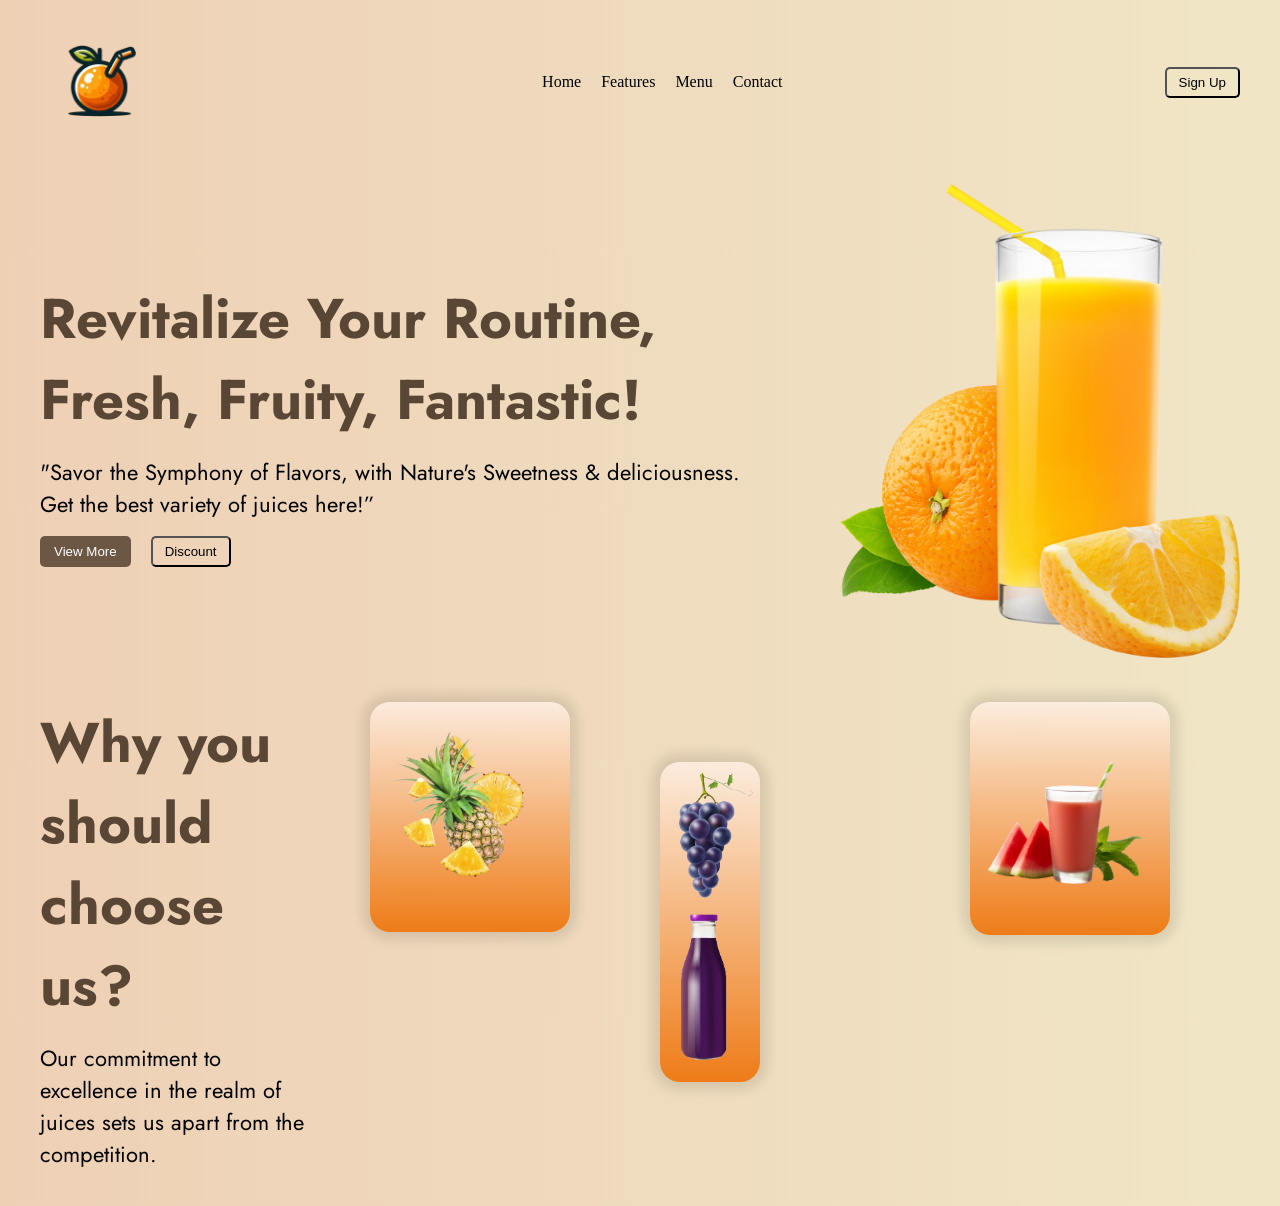
==== Juice Website/index.html @ e0aa3dc7 "push" ====
<!doctype html>
<html lang="en">
  <head>
    <meta charset="UTF-8" />
    <meta name="viewport" content="width=device-width, initial-scale=1.0" />
    <title>Juice Website</title>
    <link rel="stylesheet" href="styles.css" />
    <link rel="preconnect" href="https://fonts.googleapis.com">
<link rel="preconnect" href="https://fonts.gstatic.com" crossorigin>
<link href="https://fonts.googleapis.com/css2?family=Jost:ital,wght@0,100..900;1,100..900&display=swap" rel="stylesheet">
  </head>
  <body>
    <header>
      <div>
        <img src="logo.png" class="logo" alt="Juice Logo" />
      </div>
      <nav>
        <ul>
          <li><a href="#home">Home</a></li>
          <li><a href="#features">Features</a></li>
          <li><a href="#menu">Menu</a></li>
          <li><a href="#contact">Contact</a></li>
        </ul>
      </nav>
      <button class="sign-up">Sign Up</button>
    </header>

    <section class="hero">
      <div>
        <h1>Revitalize Your Routine,<br> Fresh, Fruity, Fantastic!</h1>
        <p>
          "Savor the Symphony of Flavors, with Nature's Sweetness &
          deliciousness.<br> Get the best variety of juices here!”
        </p>
        <div>
            <button class="view">View More</button>
            <button class="sign-up">Discount</button>
        </div>
      </div>
      <div class="buttons">
        <img src="fruit.png" alt="Fruit Drink">
      </div>
    </section>
    <section class="about">
         <div>

            <h2>Why you should choose us?</h2>
            <p>Our commitment to excellence in the realm of juices sets us apart from the competition.</p>
         </div>
         <div>
            <img src="images/pine.png" class="pine" alt="">
         </div>
         <div>
            <img src="images/grape.png" class="grape" alt="">
         </div>
         <div>
            <img src="images/melon.png" class="melon" alt="">
         </div>
    </section>
  </body>
</html>
---- Juice Website/styles.css ----
* {
  padding: 0;
  margin: 0;
  box-sizing: border-box;
}

body {
  background: linear-gradient(to right, #eed0b5, #f0e6c6);
}

header {
  display: flex;
  justify-content: space-between;
  align-items: center;
  padding: 20px 40px;
}

.logo {
  width: 120px;
}

ul {
  display: flex;
  list-style: none;
}

ul li {
  margin: 0px 10px;
}

ul li a {
  text-decoration: none;
  color: #000000;
}

.sign-up {
  padding: 6px 12px;
  background: transparent;
  border-radius: 5px;
}

section {
  padding: 20px 40px;
}
.hero {
  display: flex;
  justify-content: space-between;
  align-items: center;
}

.hero img {
  width: 400px;
}

.hero h1 {
  font-size: 56px;
  color: #473525e5;
  font-family: "Jost", sans-serif;
}

.hero p{
    font-size: 22px;
    font-family: "Jost", sans-serif;
    margin: 16px 0px;
}

.view{
    padding: 8px 14px;
    border-radius: 5px;
    background-color: #473525C7;
    color: white;
    border: none;
    margin-right: 16px;
}

.about{
    display: grid;
    grid-template-columns: repeat(4, 1fr);
    gap: 40px;
}
.about h2 {
  font-size: 56px;
  color: #473525e5;
  font-family: "Jost", sans-serif;
}

.about p{
    font-size: 22px;
    font-family: "Jost", sans-serif;
    margin: 16px 0px;
}

.pine{
    
    width: 200px;
    margin-left: 20px;
    padding: 24px 20px;
}
.grape{
    width: 100px;  
     margin-top: 60px;
}
.melon{
    width: 200px;
     padding: 24px 10px;
}

.about img{
       
    background: linear-gradient(#fff0e6c6, #ee7c18);
    border-radius: 20px;
    box-shadow: 0px 0px 12px 8px rgba(0, 0, 0, 0.1);
}
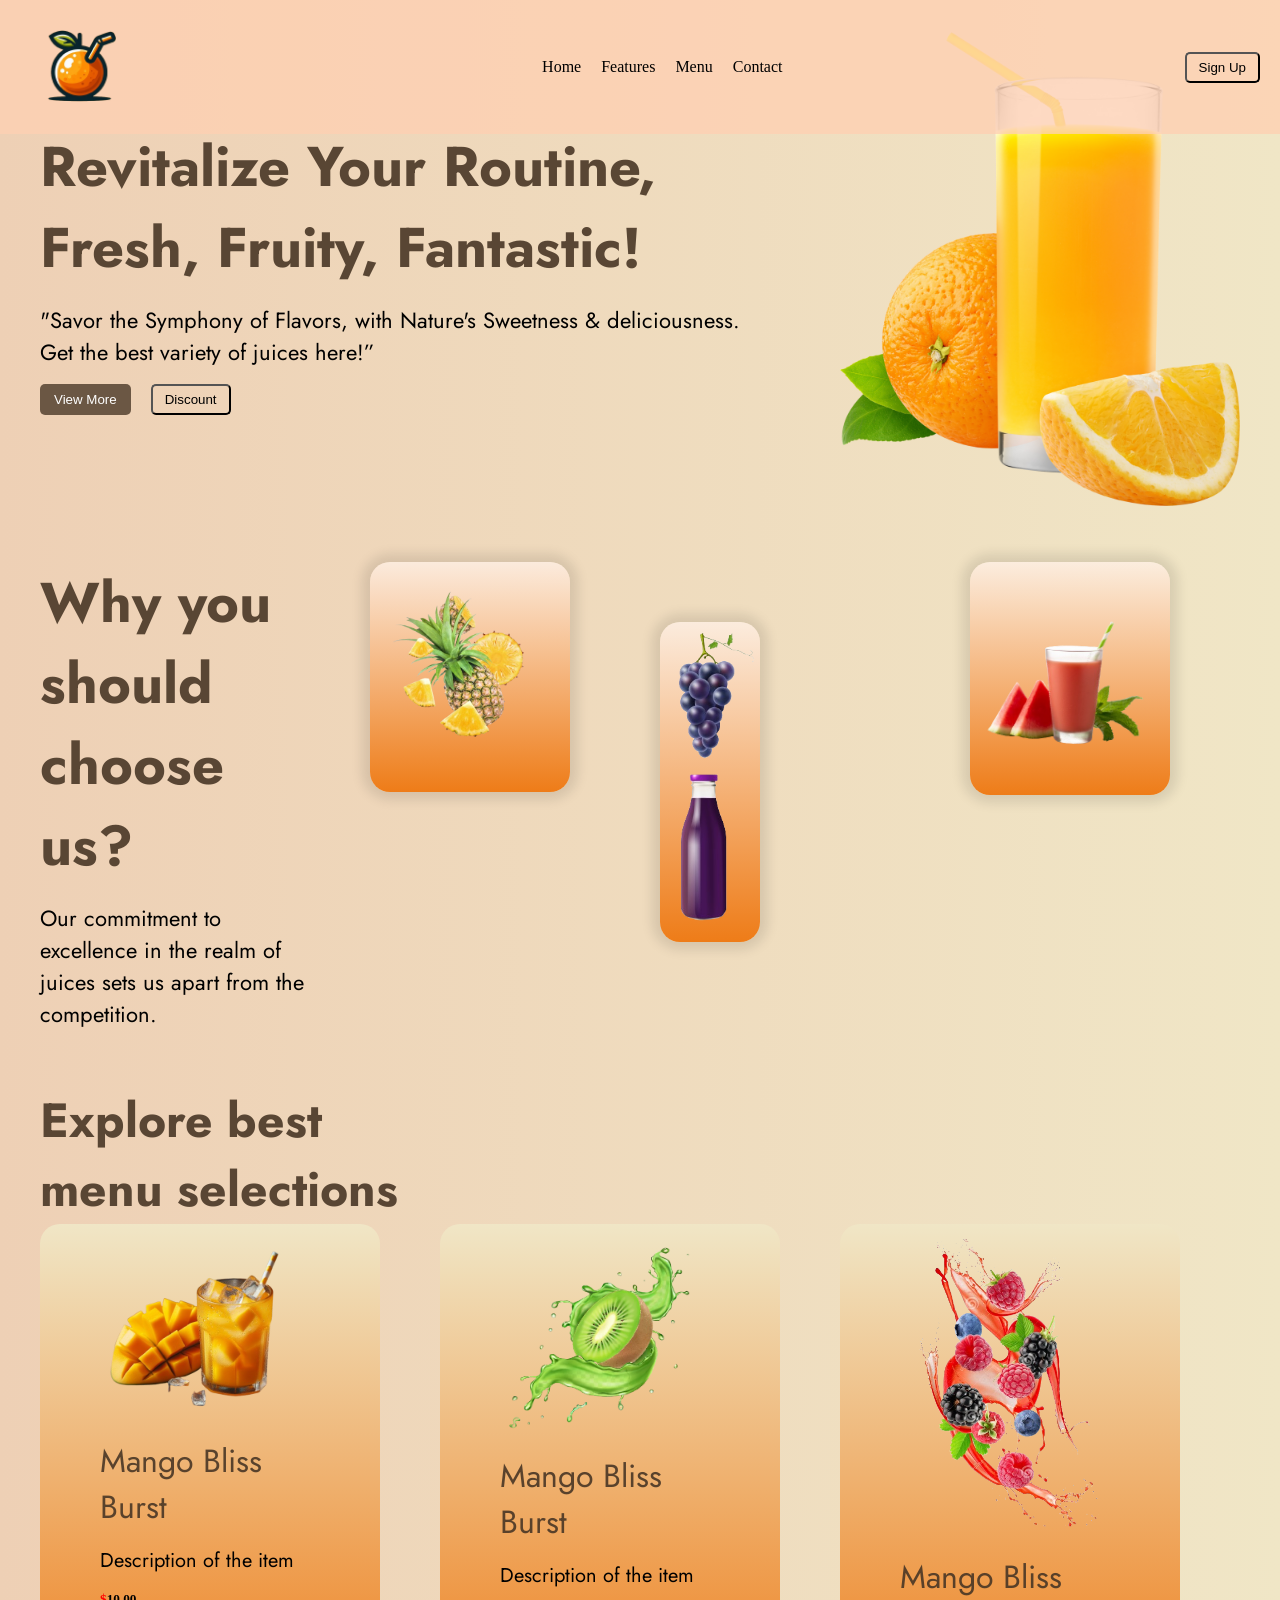
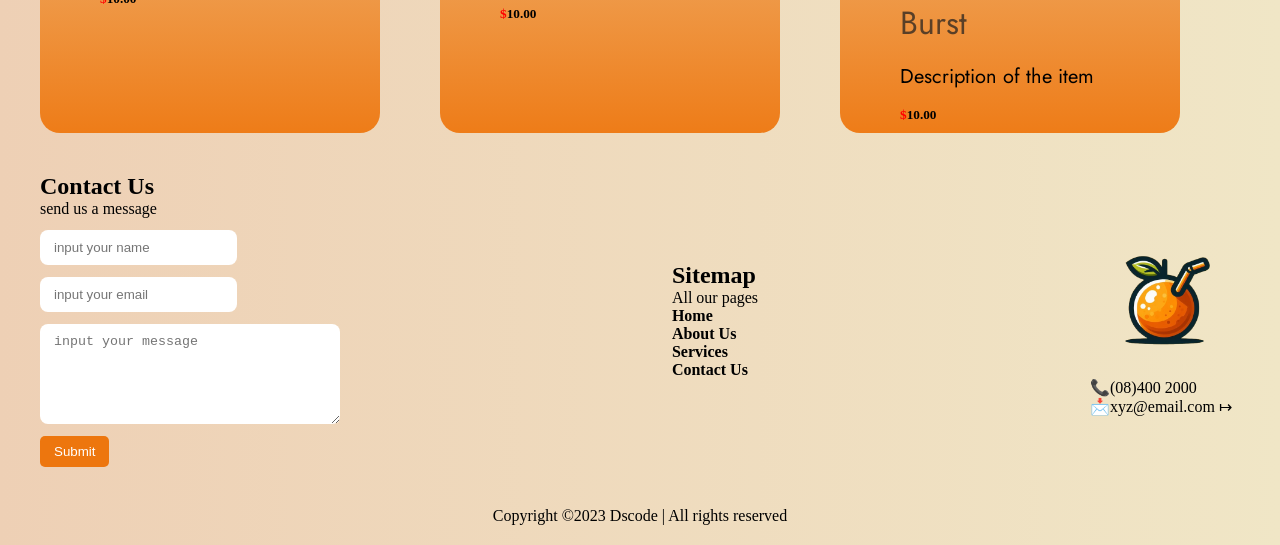
==== commit 0bbb39db: "i[adted pages" ====
--- a/Juice Website/index.html
+++ b/Juice Website/index.html
@@ -57,5 +57,59 @@
             <img src="images/melon.png" class="melon" alt="">
          </div>
     </section>
+    <section class="menu">
+         <h2>Explore best <br>menu selections</h2>
+         <div class="menus">
+          <div class="menu-card">
+            <img class="menu-item" src="images/mango.png" alt="">
+            <h4>Mango Bliss Burst</h4>
+            <p>Description of the item</p>
+            <h5><span style="color: red;">$</span>10.00</h5>
+          </div>
+          <div class="menu-card">
+            <img class="menu-item" src="images/kiwi.png" alt="">
+            <h4>Mango Bliss Burst</h4>
+            <p>Description of the item</p>
+            <h5><span style="color: red;">$</span>10.00</h5>
+          </div>
+          <div class="menu-card">
+            <img class="menu-item" src="images/berry.png" alt="">
+            <h4>Mango Bliss Burst</h4>
+            <p>Description of the item</p>
+            <h5><span style="color: red;">$</span>10.00</h5>
+          </div>
+          
+         </div>
+    </section>
+
+    <section>
+        <div class="footer">
+          <div class="form">
+            <h2>Contact Us</h2>
+            <p>send us a message</p>
+            <input type="text" placeholder="input your name">
+            <input type="email" placeholder="input your email">
+            <textarea name="" id="" placeholder="input your message"></textarea>
+            <button>Submit</button>
+          </div>
+          <div>
+             <h2>Sitemap</h2>
+             <p>All our pages</p>
+             <h4>Home</h4>
+             <h4>About Us</h4>
+             <h4>Services</h4>
+             <h4>Contact Us</h4>
+          </div>
+          <div>
+            <img src="logo.png" alt="">
+            <p>📞(08)400 2000</p>
+            <p>📩xyz@email.com &map;</p>
+          </div>
+        </div>
+
+    </section>
+    <section>
+      <p style="text-align: center;">Copyright &copy;2023 Dscode | All rights reserved</p>
+    </section>
   </body>
 </html>
--- a/Juice Website/styles.css
+++ b/Juice Website/styles.css
@@ -12,7 +12,10 @@
   display: flex;
   justify-content: space-between;
   align-items: center;
-  padding: 20px 40px;
+  padding:5px 20px;
+  width: 100%;
+  position: fixed;
+  background: #fed0b2c6;
 }
 
 .logo {
@@ -41,9 +44,11 @@
 
 section {
   padding: 20px 40px;
+
 }
 .hero {
   display: flex;
+   padding: 32px 40px;
   justify-content: space-between;
   align-items: center;
 }
@@ -111,3 +116,86 @@
     border-radius: 20px;
     box-shadow: 0px 0px 12px 8px rgba(0, 0, 0, 0.1);
 }
+
+.menu h2{
+  font-size: 48px;
+  color: #473525e5;
+  font-family: "Jost", sans-serif;
+}
+
+.menu-card{
+    background:linear-gradient(#f0e6c6, #ee7c18);
+    width: 350px;
+    padding: 10px 60px;
+    border-radius: 20px;
+    margin-right: 60px;
+}
+
+.menu-card h4{
+  margin-top: 32px;
+    font-size: 32px;
+    color: #473525e5;
+    font-family: "Jost", sans-serif;
+    font-weight: normal;
+    margin: 16px 0px; 
+    display: inline;
+   
+}
+.menu-card p{
+    font-size: 20px;
+    font-family: "Jost", sans-serif;
+    margin: 16px 0px;
+}
+
+.menu-item{
+    width:200px;
+    max-width:max-content ;
+    margin: auto;
+
+}
+.menu-item img{
+    width: 150px;
+}
+
+.menus {
+  display: flex;
+}
+.footer {
+  display: flex;
+  justify-content: space-between;
+  align-items: center;
+}
+
+.footer img {
+  width: 150px;
+}
+
+.footer input{
+  display: block;
+  border-radius: 8px;
+  margin-top: 12px;
+  padding: 10px 14px;
+  border: none;
+
+}
+
+.footer textarea{
+  display: block;
+  border-radius: 8px;
+  margin-top: 12px;
+  padding: 10px 14px;
+  border: none;
+  width: 300px;
+  height: 100px;
+}
+
+.footer button{
+   padding: 8px 14px;
+    border-radius: 5px;
+    background-color: #ed760e;
+    color: white;
+    margin-top: 12px;
+    border: none;
+    margin-right: 16px;
+}
+
